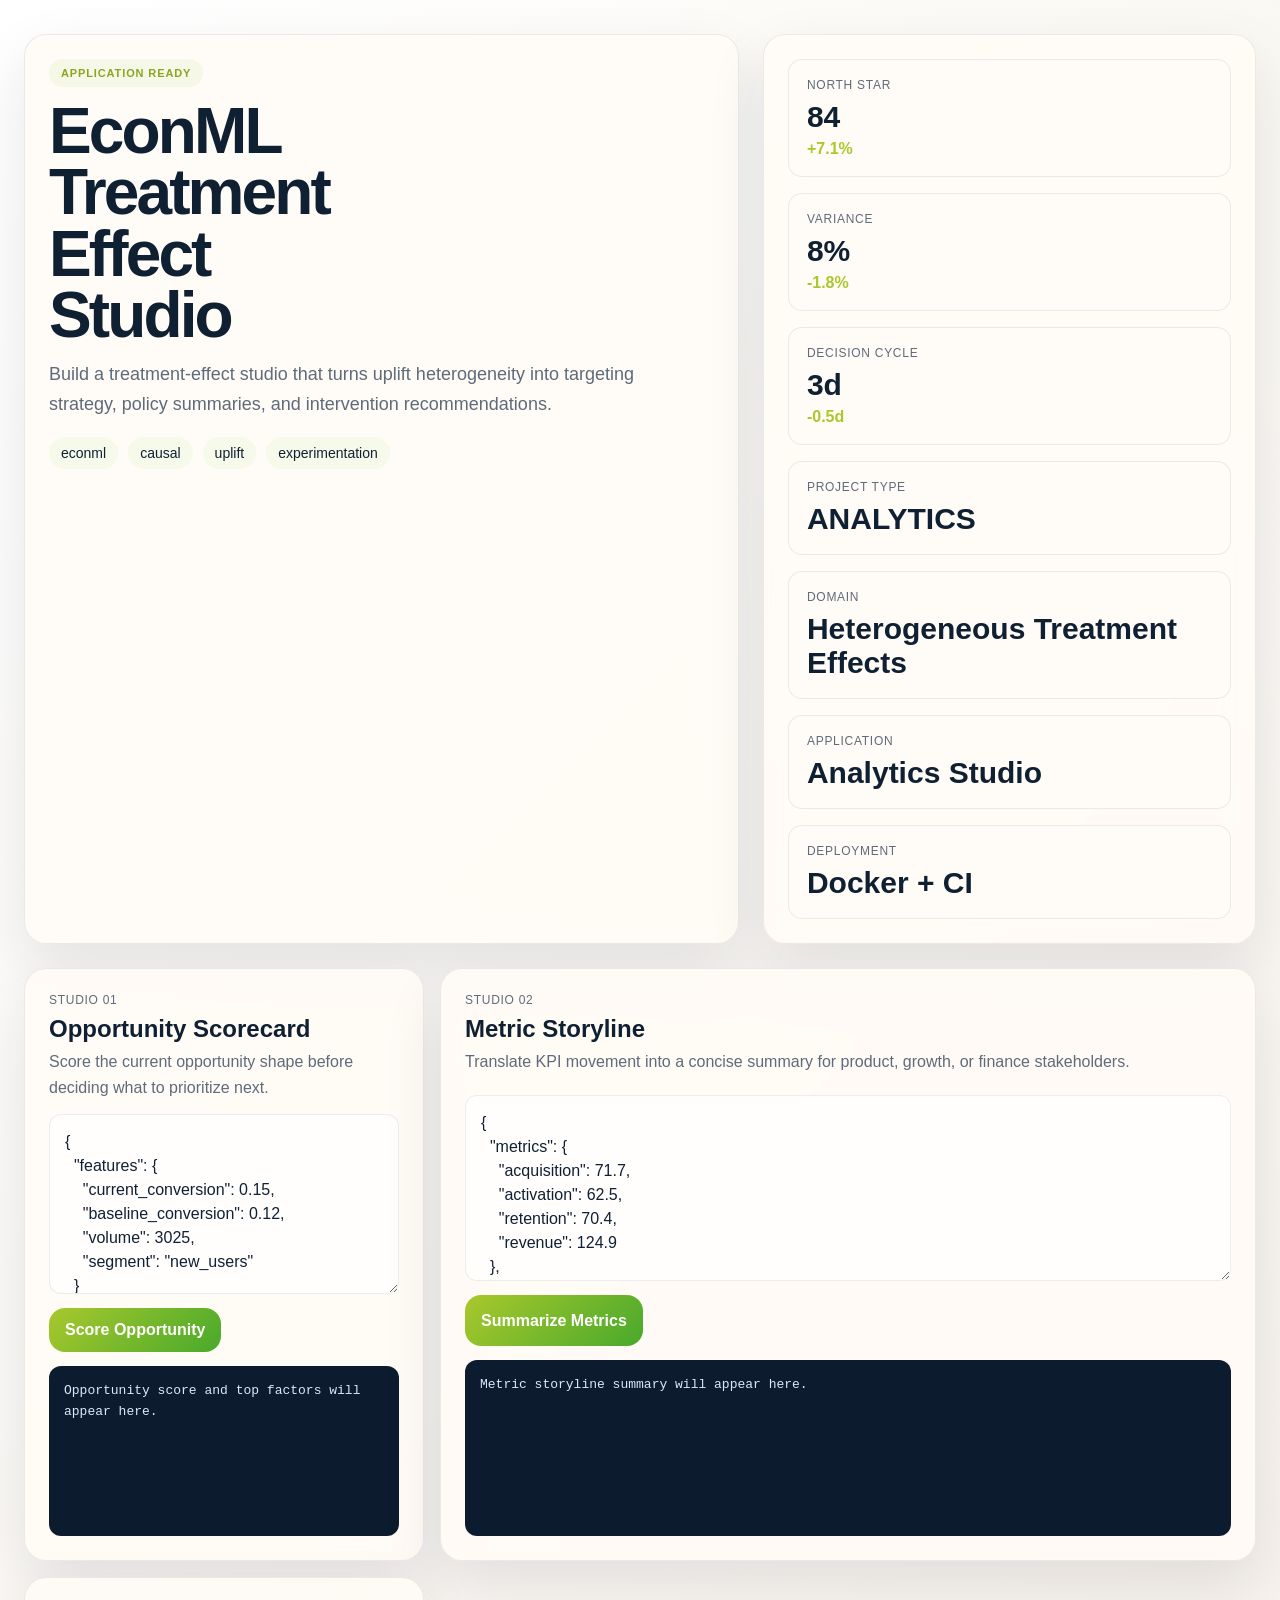
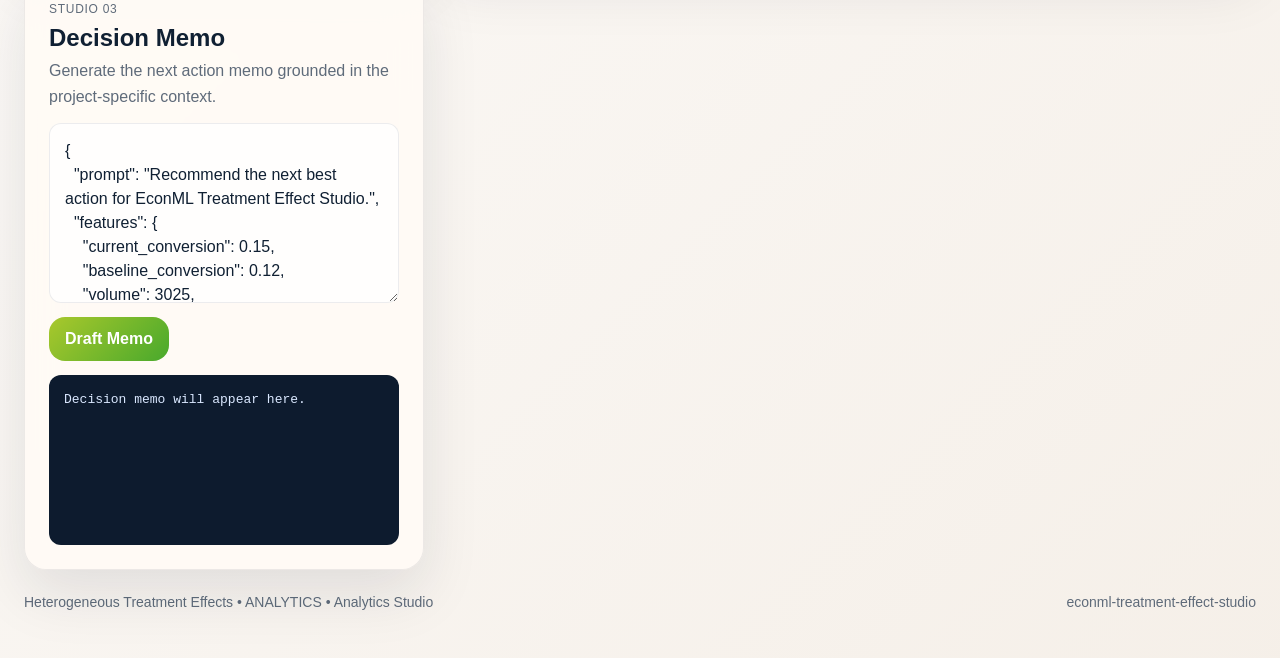
==== src/app/web/index.html @ 0627f4d2 "Publish production-ready portfolio project" ====
<!doctype html>
        <html lang="en">
        <head>
          <meta charset="utf-8">
          <meta name="viewport" content="width=device-width, initial-scale=1">
          <title>EconML Treatment Effect Studio</title>
          <link rel="stylesheet" href="./styles.css">
        </head>
        <body class="surface-sand">
          <div class="page layout-horizon eyebrow-soft headline-compact modules-2 hero-align-left">
            <section class="hero">
              <div class="panel hero-copy">
                <span class="eyebrow" data-health>Analytics Studio</span>
                <h1 id="project-title">EconML Treatment Effect Studio</h1>
                <p id="project-summary" class="lead">Build a treatment-effect studio that turns uplift heterogeneity into targeting strategy, policy summaries, and intervention recommendations.</p>
                <ul id="project-tags" class="tag-list">
                  <li>econml</li><li>causal</li><li>uplift</li><li>experimentation</li>
                </ul>
              </div>
              <div class="panel hero-side">
                <div class="metric-grid">
                  <article class='card'><span>North Star</span><strong>84</strong><em>+7.1%</em></article>
<article class='card'><span>Variance</span><strong>8%</strong><em>-1.8%</em></article>
<article class='card'><span>Decision Cycle</span><strong>3d</strong><em>-0.5d</em></article>
                </div>
                <div class="mini-grid">
                  <article class='mini-card'><span>Project Type</span><strong>ANALYTICS</strong></article><article class='mini-card'><span>Domain</span><strong>Heterogeneous Treatment Effects</strong></article><article class='mini-card'><span>Application</span><strong>Analytics Studio</strong></article><article class='mini-card'><span>Deployment</span><strong>Docker + CI</strong></article>
                </div>
              </div>
            </section>
            <section class="app-grid">
              <article class="panel module js-module span-normal">
          <div class="module-header">
            <span>Studio 01</span>
            <h2>Opportunity Scorecard</h2>
            <p>Score the current opportunity shape before deciding what to prioritize next.</p>
          </div>
          <textarea class="js-input">{
  &quot;features&quot;: {
    &quot;current_conversion&quot;: 0.15,
    &quot;baseline_conversion&quot;: 0.12,
    &quot;volume&quot;: 3025,
    &quot;segment&quot;: &quot;new_users&quot;
  }
}</textarea>
          <div class="button-row">
            <button class="js-run" data-endpoint="/score" data-input-mode="json">Score Opportunity</button>
          </div>
          <pre class="js-output">Opportunity score and top factors will appear here.</pre>
        </article>
<article class="panel module js-module span-wide">
          <div class="module-header">
            <span>Studio 02</span>
            <h2>Metric Storyline</h2>
            <p>Translate KPI movement into a concise summary for product, growth, or finance stakeholders.</p>
          </div>
          <textarea class="js-input">{
  &quot;metrics&quot;: {
    &quot;acquisition&quot;: 71.7,
    &quot;activation&quot;: 62.5,
    &quot;retention&quot;: 70.4,
    &quot;revenue&quot;: 124.9
  },
  &quot;baseline&quot;: {
    &quot;acquisition&quot;: 65.96,
    &quot;activation&quot;: 57.5,
    &quot;retention&quot;: 64.77,
    &quot;revenue&quot;: 114.91
  }
}</textarea>
          <div class="button-row">
            <button class="js-run" data-endpoint="/analyze" data-input-mode="json">Summarize Metrics</button>
          </div>
          <pre class="js-output">Metric storyline summary will appear here.</pre>
        </article>
<article class="panel module js-module span-normal">
          <div class="module-header">
            <span>Studio 03</span>
            <h2>Decision Memo</h2>
            <p>Generate the next action memo grounded in the project-specific context.</p>
          </div>
          <textarea class="js-input">{
  &quot;prompt&quot;: &quot;Recommend the next best action for EconML Treatment Effect Studio.&quot;,
  &quot;features&quot;: {
    &quot;current_conversion&quot;: 0.15,
    &quot;baseline_conversion&quot;: 0.12,
    &quot;volume&quot;: 3025,
    &quot;segment&quot;: &quot;new_users&quot;
  },
  &quot;metrics&quot;: {
    &quot;acquisition&quot;: 71.7,
    &quot;activation&quot;: 62.5,
    &quot;retention&quot;: 70.4,
    &quot;revenue&quot;: 124.9
  }
}</textarea>
          <div class="button-row">
            <button class="js-run" data-endpoint="/recommend" data-input-mode="json">Draft Memo</button>
          </div>
          <pre class="js-output">Decision memo will appear here.</pre>
        </article>
            </section>
            <footer class="footer">
              <span>Heterogeneous Treatment Effects • ANALYTICS • Analytics Studio</span>
              <span>econml-treatment-effect-studio</span>
            </footer>
          </div>
          <script id="bootstrap-data" type="application/json">{"project": {"slug": "econml-treatment-effect-studio", "title": "EconML Treatment Effect Studio", "project_type": "analytics", "domain": "Heterogeneous Treatment Effects", "summary": "Build a treatment-effect studio that turns uplift heterogeneity into targeting strategy, policy summaries, and intervention recommendations.", "tags": ["econml", "causal", "uplift", "experimentation"]}, "app_archetype": "studio", "ui_profile": {"layout": "horizon", "surface": "sand", "font_stack": "\"Avenir Next\", \"Segoe UI\", sans-serif", "radius": 22, "shadow": 58, "eyebrow_style": "soft", "module_columns": 2, "hero_align": "left", "headline_mode": "compact"}, "app_modules": [{"label": "Studio 01", "title": "Opportunity Scorecard", "description": "Score the current opportunity shape before deciding what to prioritize next.", "endpoint": "/score", "input_mode": "json", "cta": "Score Opportunity", "prefill": "{\n  \"features\": {\n    \"current_conversion\": 0.15,\n    \"baseline_conversion\": 0.12,\n    \"volume\": 3025,\n    \"segment\": \"new_users\"\n  }\n}", "hint": "Opportunity score and top factors will appear here.", "span": "normal"}, {"label": "Studio 02", "title": "Metric Storyline", "description": "Translate KPI movement into a concise summary for product, growth, or finance stakeholders.", "endpoint": "/analyze", "input_mode": "json", "cta": "Summarize Metrics", "prefill": "{\n  \"metrics\": {\n    \"acquisition\": 71.7,\n    \"activation\": 62.5,\n    \"retention\": 70.4,\n    \"revenue\": 124.9\n  },\n  \"baseline\": {\n    \"acquisition\": 65.96,\n    \"activation\": 57.5,\n    \"retention\": 64.77,\n    \"revenue\": 114.91\n  }\n}", "hint": "Metric storyline summary will appear here.", "span": "wide"}, {"label": "Studio 03", "title": "Decision Memo", "description": "Generate the next action memo grounded in the project-specific context.", "endpoint": "/recommend", "input_mode": "json", "cta": "Draft Memo", "prefill": "{\n  \"prompt\": \"Recommend the next best action for EconML Treatment Effect Studio.\",\n  \"features\": {\n    \"current_conversion\": 0.15,\n    \"baseline_conversion\": 0.12,\n    \"volume\": 3025,\n    \"segment\": \"new_users\"\n  },\n  \"metrics\": {\n    \"acquisition\": 71.7,\n    \"activation\": 62.5,\n    \"retention\": 70.4,\n    \"revenue\": 124.9\n  }\n}", "hint": "Decision memo will appear here.", "span": "normal"}], "sample_features": {"current_conversion": 0.15, "baseline_conversion": 0.12, "volume": 3025, "segment": "new_users"}, "sample_metrics": {"acquisition": 71.7, "activation": 62.5, "retention": 70.4, "revenue": 124.9}, "knowledge_base": ["EconML Treatment Effect Studio is positioned as a Heterogeneous Treatment Effects starter that emphasizes fast iteration, clear documentation, and production-friendly interfaces.", "The primary value proposition is: Build a treatment-effect studio that turns uplift heterogeneity into targeting strategy, policy summaries, and intervention recommendations.", "Recommended operating model: ship a small API, add observability, validate outputs with stakeholder review, and monitor the top business KPI every week.", "Typical stakeholders include analytics, operations, product, and leadership teams working on econml, causal, uplift, experimentation.", "Source paper: EconML", "Official repo: https://github.com/py-why/EconML", "Production differentiation focus: Translate upstream heterogeneous treatment effects logic into stakeholder-ready dashboards, memos, and scenario controls.; Add reproducible docs, deployment-ready structure, and polished collateral for GitHub and LinkedIn.; Make the core decisions easier to interpret for product, finance, and operations partners."], "dashboard_metrics": [{"label": "North Star", "value": "84", "delta": "+7.1%"}, {"label": "Variance", "value": "8%", "delta": "-1.8%"}, {"label": "Decision Cycle", "value": "3d", "delta": "-0.5d"}]}</script>
          <script src="./app.js"></script>
        </body>
        </html>
---- src/app/web/styles.css ----
:root {
  --accent: #a9c82c;
  --accent-2: #49a92c;
  --accent-soft: color-mix(in srgb, var(--accent) 18%, white);
  --radius: 22px;
  --shadow-size: 58px;
  --font-stack: "Avenir Next", "Segoe UI", sans-serif;
  --bg: #f4f7fb;
  --card: rgba(255, 255, 255, 0.86);
  --line: rgba(16, 32, 51, 0.08);
  --ink: #102033;
  --muted: #5f6b7a;
  --output-bg: #0d1b2e;
  --output-ink: #dae8ff;
}
* { box-sizing: border-box; }
html, body { margin: 0; min-height: 100%; }
body {
  font-family: var(--font-stack);
  color: var(--ink);
  background: linear-gradient(145deg, #f8fbff, var(--bg));
}
body.surface-mist {
  --bg: #eef4fb;
  background:
    radial-gradient(circle at top left, color-mix(in srgb, var(--accent) 18%, white), transparent 34%),
    linear-gradient(145deg, #fbfdff, var(--bg));
}
body.surface-aurora {
  --bg: #edf1ff;
  background:
    radial-gradient(circle at 0% 0%, color-mix(in srgb, var(--accent) 22%, white), transparent 38%),
    radial-gradient(circle at 100% 100%, color-mix(in srgb, var(--accent-2) 20%, white), transparent 28%),
    linear-gradient(135deg, #f7f8ff, var(--bg));
}
body.surface-sand {
  --bg: #f5efe8;
  --card: rgba(255, 251, 246, 0.9);
  background:
    linear-gradient(135deg, rgba(255,255,255,0.82), rgba(245, 239, 232, 0.98)),
    radial-gradient(circle at top right, color-mix(in srgb, var(--accent) 16%, white), transparent 32%);
}
body.surface-slate {
  --bg: #ecf0f7;
  --card: rgba(248, 250, 255, 0.88);
  background:
    linear-gradient(160deg, #f7f9fc, var(--bg)),
    radial-gradient(circle at bottom left, color-mix(in srgb, var(--accent-2) 16%, white), transparent 34%);
}
body.surface-paper {
  --bg: #f8f8f4;
  --card: rgba(255,255,255,0.93);
  background:
    linear-gradient(180deg, #fffefb, var(--bg));
}
body.surface-ink {
  --bg: #0f1726;
  --card: rgba(15, 23, 38, 0.88);
  --line: rgba(226, 238, 255, 0.1);
  --ink: #f5f8ff;
  --muted: #b4c0cf;
  --output-bg: rgba(255,255,255,0.06);
  --output-ink: #f5f8ff;
  background:
    radial-gradient(circle at top left, color-mix(in srgb, var(--accent) 28%, transparent), transparent 42%),
    linear-gradient(145deg, #09111d, var(--bg));
}
.page {
  max-width: 1360px;
  margin: 0 auto;
  padding: 34px 24px 48px;
  display: grid;
  gap: 24px;
}
.panel {
  background: var(--card);
  border: 1px solid var(--line);
  border-radius: var(--radius);
  box-shadow: 0 24px var(--shadow-size) rgba(16, 32, 51, 0.1);
  backdrop-filter: blur(18px);
}
.hero {
  display: grid;
  gap: 24px;
}
.hero-copy,
.hero-side,
.module {
  padding: 24px;
}
.eyebrow {
  display: inline-flex;
  align-items: center;
  gap: 8px;
  padding: 8px 12px;
  border-radius: 999px;
  background: var(--accent-soft);
  color: var(--accent);
  text-transform: uppercase;
  letter-spacing: 0.08em;
  font-size: 11px;
  font-weight: 800;
}
.page.eyebrow-outline .eyebrow {
  background: transparent;
  border: 1px solid color-mix(in srgb, var(--accent) 40%, white);
}
.page.eyebrow-soft .eyebrow {
  background: color-mix(in srgb, var(--accent) 12%, white);
  color: color-mix(in srgb, var(--accent) 82%, black);
}
h1 {
  margin: 14px 0 12px;
  font-size: clamp(2.2rem, 5vw, 4.4rem);
  line-height: 0.96;
  letter-spacing: -0.045em;
}
.page.headline-compact h1 { max-width: 10ch; }
.page.headline-tall h1 { line-height: 1.03; font-size: clamp(2.4rem, 5vw, 4.8rem); }
.lead {
  margin: 0;
  font-size: 18px;
  line-height: 1.68;
  color: var(--muted);
  max-width: 62ch;
}
.tag-list {
  list-style: none;
  display: flex;
  flex-wrap: wrap;
  gap: 10px;
  margin: 18px 0 0;
  padding: 0;
}
.tag-list li {
  padding: 8px 12px;
  border-radius: 999px;
  background: color-mix(in srgb, var(--accent) 10%, white);
  color: var(--ink);
  font-size: 14px;
}
.hero-side {
  display: grid;
  gap: 16px;
}
.metric-grid,
.mini-grid,
.app-grid {
  display: grid;
  gap: 16px;
}
.card,
.mini-card {
  background: color-mix(in srgb, var(--card) 92%, white);
  border: 1px solid var(--line);
  border-radius: calc(var(--radius) - 8px);
  padding: 18px;
}
.card span,
.mini-card span,
.module-header span {
  display: block;
  color: var(--muted);
  text-transform: uppercase;
  letter-spacing: 0.06em;
  font-size: 12px;
}
.card strong,
.mini-card strong {
  display: block;
  margin-top: 8px;
  font-size: 30px;
}
.card em {
  display: inline-block;
  margin-top: 6px;
  font-style: normal;
  color: var(--accent);
  font-weight: 700;
}
.module {
  display: grid;
  gap: 14px;
}
.module-header h2 {
  margin: 8px 0 6px;
  font-size: 24px;
}
.module-header p {
  margin: 0;
  color: var(--muted);
  line-height: 1.6;
}
textarea,
button {
  font: inherit;
}
textarea {
  width: 100%;
  min-height: 180px;
  resize: vertical;
  border: 1px solid var(--line);
  border-radius: calc(var(--radius) - 10px);
  padding: 15px;
  background: rgba(255,255,255,0.82);
  color: var(--ink);
  line-height: 1.5;
}
body.surface-ink textarea {
  background: rgba(255,255,255,0.05);
}
.module-input-text {
  min-height: 110px;
}
.button-row {
  display: flex;
  flex-wrap: wrap;
  gap: 10px;
}
button {
  border: 0;
  border-radius: 16px;
  background: linear-gradient(135deg, var(--accent), var(--accent-2));
  color: white;
  padding: 13px 16px;
  font-weight: 700;
  cursor: pointer;
}
pre {
  margin: 0;
  white-space: pre-wrap;
  word-break: break-word;
  background: var(--output-bg);
  color: var(--output-ink);
  border-radius: calc(var(--radius) - 10px);
  padding: 15px;
  min-height: 170px;
  line-height: 1.58;
  font-size: 13px;
  overflow: auto;
}
.footer {
  display: flex;
  justify-content: space-between;
  color: var(--muted);
  font-size: 14px;
}
.page.layout-horizon .hero {
  grid-template-columns: 1.45fr 1fr;
  align-items: stretch;
}
.page.layout-horizon.modules-2 .app-grid,
.page.layout-horizon.modules-3 .app-grid {
  grid-template-columns: repeat(3, minmax(0, 1fr));
}
.page.layout-rail .hero {
  grid-template-columns: 0.92fr 1.08fr;
}
.page.layout-rail .hero-copy {
  padding-top: 34px;
}
.page.layout-rail .app-grid {
  grid-template-columns: repeat(2, minmax(0, 1fr));
}
.page.layout-folio .hero {
  grid-template-columns: 1fr;
}
.page.layout-folio .hero-copy {
  text-align: center;
}
.page.layout-folio .lead {
  margin-inline: auto;
}
.page.layout-folio .tag-list {
  justify-content: center;
}
.page.layout-folio .metric-grid {
  grid-template-columns: repeat(3, minmax(0, 1fr));
}
.page.layout-folio .mini-grid {
  grid-template-columns: repeat(4, minmax(0, 1fr));
}
.page.layout-folio .app-grid {
  grid-template-columns: repeat(2, minmax(0, 1fr));
}
.page.layout-board .hero {
  grid-template-columns: 1fr;
}
.page.layout-board .hero-side {
  grid-template-columns: 1.2fr 0.8fr;
  align-items: start;
}
.page.layout-board .metric-grid {
  grid-template-columns: repeat(3, minmax(0, 1fr));
}
.page.layout-board .app-grid {
  grid-template-columns: repeat(4, minmax(0, 1fr));
}
.page.layout-stack .hero {
  grid-template-columns: 1fr;
}
.page.layout-stack .hero-side {
  grid-template-columns: repeat(2, minmax(0, 1fr));
}
.page.layout-stack .app-grid {
  grid-template-columns: repeat(3, minmax(0, 1fr));
}
.page.layout-console .hero {
  grid-template-columns: 1.1fr 0.9fr;
}
.page.layout-console .panel,
.page.layout-console .card,
.page.layout-console .mini-card {
  border-radius: 18px;
}
.page.modules-2 .app-grid {
  grid-template-columns: repeat(2, minmax(0, 1fr));
}
.module.span-wide {
  grid-column: span 2;
}
.hero-align-center .hero-copy {
  text-align: center;
}
.hero-align-center .lead,
.hero-align-center .tag-list {
  margin-inline: auto;
  justify-content: center;
}
@media (max-width: 1120px) {
  .page.layout-horizon .hero,
  .page.layout-rail .hero,
  .page.layout-console .hero,
  .page.layout-board .hero-side,
  .page.layout-folio .mini-grid,
  .page.layout-stack .hero-side,
  .page.modules-2 .app-grid,
  .page.layout-board .app-grid,
  .page.layout-stack .app-grid,
  .page.layout-horizon.modules-3 .app-grid,
  .page.layout-folio .app-grid {
    grid-template-columns: 1fr;
  }
  .module.span-wide {
    grid-column: auto;
  }
}
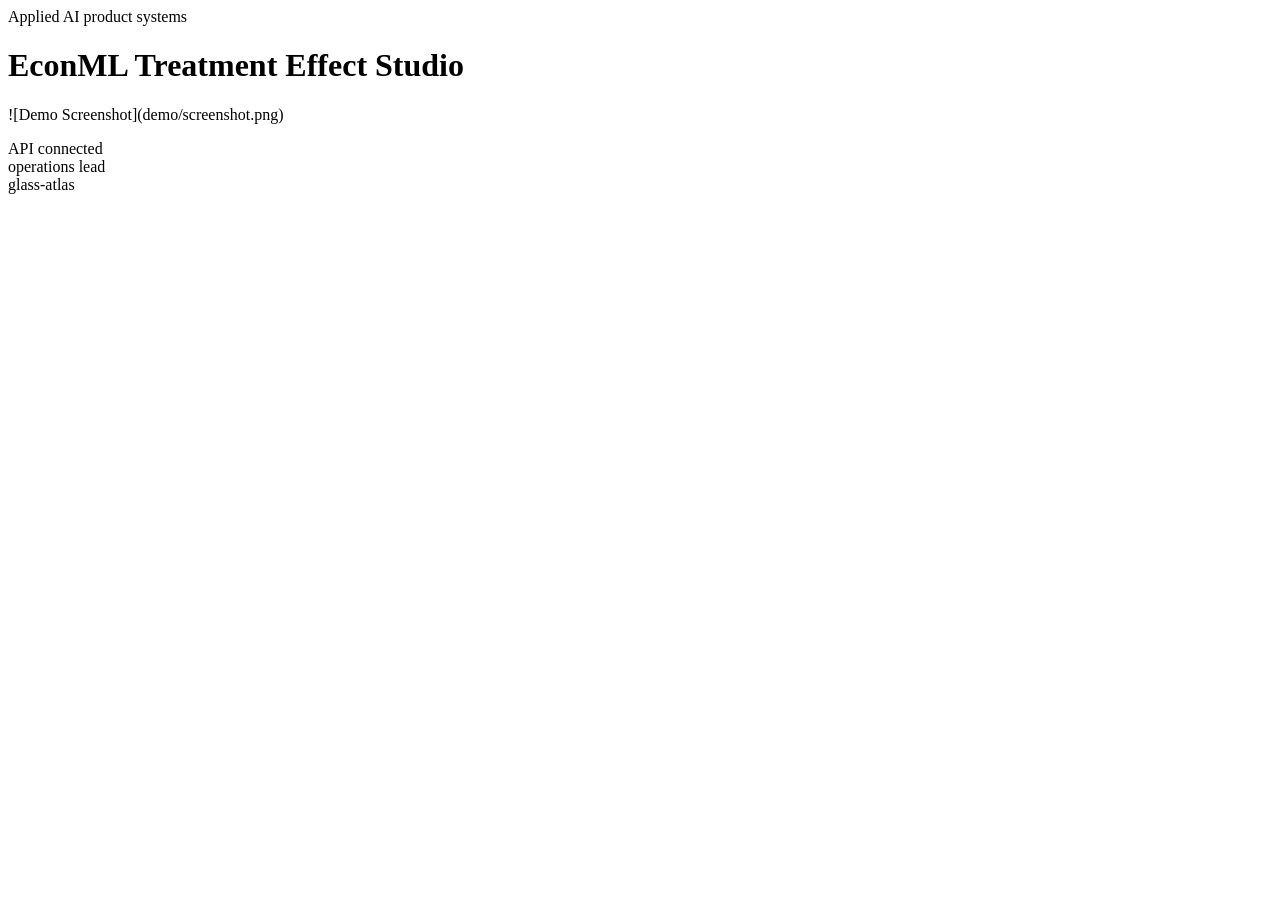
==== commit 3012bf03: "Upgrade to production-grade app scaffold and 3D landing page" ====
--- a/src/app/web/index.html
+++ b/src/app/web/index.html
@@ -1,112 +1,29 @@
-
-        <!doctype html>
-        <html lang="en">
-        <head>
-          <meta charset="utf-8">
-          <meta name="viewport" content="width=device-width, initial-scale=1">
-          <title>EconML Treatment Effect Studio</title>
-          <link rel="stylesheet" href="./styles.css">
-        </head>
-        <body class="surface-sand">
-          <div class="page layout-horizon eyebrow-soft headline-compact modules-2 hero-align-left">
-            <section class="hero">
-              <div class="panel hero-copy">
-                <span class="eyebrow" data-health>Analytics Studio</span>
-                <h1 id="project-title">EconML Treatment Effect Studio</h1>
-                <p id="project-summary" class="lead">Build a treatment-effect studio that turns uplift heterogeneity into targeting strategy, policy summaries, and intervention recommendations.</p>
-                <ul id="project-tags" class="tag-list">
-                  <li>econml</li><li>causal</li><li>uplift</li><li>experimentation</li>
-                </ul>
-              </div>
-              <div class="panel hero-side">
-                <div class="metric-grid">
-                  <article class='card'><span>North Star</span><strong>84</strong><em>+7.1%</em></article>
-<article class='card'><span>Variance</span><strong>8%</strong><em>-1.8%</em></article>
-<article class='card'><span>Decision Cycle</span><strong>3d</strong><em>-0.5d</em></article>
-                </div>
-                <div class="mini-grid">
-                  <article class='mini-card'><span>Project Type</span><strong>ANALYTICS</strong></article><article class='mini-card'><span>Domain</span><strong>Heterogeneous Treatment Effects</strong></article><article class='mini-card'><span>Application</span><strong>Analytics Studio</strong></article><article class='mini-card'><span>Deployment</span><strong>Docker + CI</strong></article>
-                </div>
-              </div>
-            </section>
-            <section class="app-grid">
-              <article class="panel module js-module span-normal">
-          <div class="module-header">
-            <span>Studio 01</span>
-            <h2>Opportunity Scorecard</h2>
-            <p>Score the current opportunity shape before deciding what to prioritize next.</p>
-          </div>
-          <textarea class="js-input">{
-  &quot;features&quot;: {
-    &quot;current_conversion&quot;: 0.15,
-    &quot;baseline_conversion&quot;: 0.12,
-    &quot;volume&quot;: 3025,
-    &quot;segment&quot;: &quot;new_users&quot;
-  }
-}</textarea>
-          <div class="button-row">
-            <button class="js-run" data-endpoint="/score" data-input-mode="json">Score Opportunity</button>
-          </div>
-          <pre class="js-output">Opportunity score and top factors will appear here.</pre>
-        </article>
-<article class="panel module js-module span-wide">
-          <div class="module-header">
-            <span>Studio 02</span>
-            <h2>Metric Storyline</h2>
-            <p>Translate KPI movement into a concise summary for product, growth, or finance stakeholders.</p>
-          </div>
-          <textarea class="js-input">{
-  &quot;metrics&quot;: {
-    &quot;acquisition&quot;: 71.7,
-    &quot;activation&quot;: 62.5,
-    &quot;retention&quot;: 70.4,
-    &quot;revenue&quot;: 124.9
-  },
-  &quot;baseline&quot;: {
-    &quot;acquisition&quot;: 65.96,
-    &quot;activation&quot;: 57.5,
-    &quot;retention&quot;: 64.77,
-    &quot;revenue&quot;: 114.91
-  }
-}</textarea>
-          <div class="button-row">
-            <button class="js-run" data-endpoint="/analyze" data-input-mode="json">Summarize Metrics</button>
-          </div>
-          <pre class="js-output">Metric storyline summary will appear here.</pre>
-        </article>
-<article class="panel module js-module span-normal">
-          <div class="module-header">
-            <span>Studio 03</span>
-            <h2>Decision Memo</h2>
-            <p>Generate the next action memo grounded in the project-specific context.</p>
-          </div>
-          <textarea class="js-input">{
-  &quot;prompt&quot;: &quot;Recommend the next best action for EconML Treatment Effect Studio.&quot;,
-  &quot;features&quot;: {
-    &quot;current_conversion&quot;: 0.15,
-    &quot;baseline_conversion&quot;: 0.12,
-    &quot;volume&quot;: 3025,
-    &quot;segment&quot;: &quot;new_users&quot;
-  },
-  &quot;metrics&quot;: {
-    &quot;acquisition&quot;: 71.7,
-    &quot;activation&quot;: 62.5,
-    &quot;retention&quot;: 70.4,
-    &quot;revenue&quot;: 124.9
-  }
-}</textarea>
-          <div class="button-row">
-            <button class="js-run" data-endpoint="/recommend" data-input-mode="json">Draft Memo</button>
-          </div>
-          <pre class="js-output">Decision memo will appear here.</pre>
-        </article>
-            </section>
-            <footer class="footer">
-              <span>Heterogeneous Treatment Effects • ANALYTICS • Analytics Studio</span>
-              <span>econml-treatment-effect-studio</span>
-            </footer>
-          </div>
-          <script id="bootstrap-data" type="application/json">{"project": {"slug": "econml-treatment-effect-studio", "title": "EconML Treatment Effect Studio", "project_type": "analytics", "domain": "Heterogeneous Treatment Effects", "summary": "Build a treatment-effect studio that turns uplift heterogeneity into targeting strategy, policy summaries, and intervention recommendations.", "tags": ["econml", "causal", "uplift", "experimentation"]}, "app_archetype": "studio", "ui_profile": {"layout": "horizon", "surface": "sand", "font_stack": "\"Avenir Next\", \"Segoe UI\", sans-serif", "radius": 22, "shadow": 58, "eyebrow_style": "soft", "module_columns": 2, "hero_align": "left", "headline_mode": "compact"}, "app_modules": [{"label": "Studio 01", "title": "Opportunity Scorecard", "description": "Score the current opportunity shape before deciding what to prioritize next.", "endpoint": "/score", "input_mode": "json", "cta": "Score Opportunity", "prefill": "{\n  \"features\": {\n    \"current_conversion\": 0.15,\n    \"baseline_conversion\": 0.12,\n    \"volume\": 3025,\n    \"segment\": \"new_users\"\n  }\n}", "hint": "Opportunity score and top factors will appear here.", "span": "normal"}, {"label": "Studio 02", "title": "Metric Storyline", "description": "Translate KPI movement into a concise summary for product, growth, or finance stakeholders.", "endpoint": "/analyze", "input_mode": "json", "cta": "Summarize Metrics", "prefill": "{\n  \"metrics\": {\n    \"acquisition\": 71.7,\n    \"activation\": 62.5,\n    \"retention\": 70.4,\n    \"revenue\": 124.9\n  },\n  \"baseline\": {\n    \"acquisition\": 65.96,\n    \"activation\": 57.5,\n    \"retention\": 64.77,\n    \"revenue\": 114.91\n  }\n}", "hint": "Metric storyline summary will appear here.", "span": "wide"}, {"label": "Studio 03", "title": "Decision Memo", "description": "Generate the next action memo grounded in the project-specific context.", "endpoint": "/recommend", "input_mode": "json", "cta": "Draft Memo", "prefill": "{\n  \"prompt\": \"Recommend the next best action for EconML Treatment Effect Studio.\",\n  \"features\": {\n    \"current_conversion\": 0.15,\n    \"baseline_conversion\": 0.12,\n    \"volume\": 3025,\n    \"segment\": \"new_users\"\n  },\n  \"metrics\": {\n    \"acquisition\": 71.7,\n    \"activation\": 62.5,\n    \"retention\": 70.4,\n    \"revenue\": 124.9\n  }\n}", "hint": "Decision memo will appear here.", "span": "normal"}], "sample_features": {"current_conversion": 0.15, "baseline_conversion": 0.12, "volume": 3025, "segment": "new_users"}, "sample_metrics": {"acquisition": 71.7, "activation": 62.5, "retention": 70.4, "revenue": 124.9}, "knowledge_base": ["EconML Treatment Effect Studio is positioned as a Heterogeneous Treatment Effects starter that emphasizes fast iteration, clear documentation, and production-friendly interfaces.", "The primary value proposition is: Build a treatment-effect studio that turns uplift heterogeneity into targeting strategy, policy summaries, and intervention recommendations.", "Recommended operating model: ship a small API, add observability, validate outputs with stakeholder review, and monitor the top business KPI every week.", "Typical stakeholders include analytics, operations, product, and leadership teams working on econml, causal, uplift, experimentation.", "Source paper: EconML", "Official repo: https://github.com/py-why/EconML", "Production differentiation focus: Translate upstream heterogeneous treatment effects logic into stakeholder-ready dashboards, memos, and scenario controls.; Add reproducible docs, deployment-ready structure, and polished collateral for GitHub and LinkedIn.; Make the core decisions easier to interpret for product, finance, and operations partners."], "dashboard_metrics": [{"label": "North Star", "value": "84", "delta": "+7.1%"}, {"label": "Variance", "value": "8%", "delta": "-1.8%"}, {"label": "Decision Cycle", "value": "3d", "delta": "-0.5d"}]}</script>
-          <script src="./app.js"></script>
-        </body>
-        </html>
+<!DOCTYPE html>
+<html lang="en">
+<head>
+  <meta charset="UTF-8" />
+  <meta name="viewport" content="width=device-width, initial-scale=1.0" />
+  <title>EconML Treatment Effect Studio App</title>
+  <link rel="stylesheet" href="/assets/styles.css" />
+</head>
+<body>
+  <div id="scene" class="app-scene">
+    <header class="shell hero">
+      <div>
+        <span class="eyebrow">Applied AI product systems</span>
+        <h1>EconML Treatment Effect Studio</h1>
+        <p>![Demo Screenshot](demo/screenshot.png)</p>
+      </div>
+      <aside class="status-card">
+        <div class="pill">API connected</div>
+        <div class="pill">operations lead</div>
+        <div class="pill">glass-atlas</div>
+      </aside>
+    </header>
+    <section id="metrics" class="grid metrics"></section>
+    <section id="signals" class="grid signals"></section>
+  </div>
+  <script>window.PROJECT_MANIFEST = {"slug": "econml-treatment-effect-studio", "title": "EconML Treatment Effect Studio", "summary": "![Demo Screenshot](demo/screenshot.png)", "domain": "Applied AI product systems", "audience": "operations lead", "promise": "Turn promising technical capability into a production-shaped workflow for real teams.", "hero": ["Production-grade app scaffold with API, CI, tests, Docker, and GitHub Pages landing.", "3D landing surface designed for GitHub Pages and recruiter-friendly storytelling.", "App backend structured for local or container deployment without changing the product narrative."], "kpis": [{"label": "Workflow clarity", "value": "88%", "note": "Operator actions mapped to product stages"}, {"label": "Deployment posture", "value": "API + Docker", "note": "Local and containerized startup paths"}, {"label": "Presentation layer", "value": "3D Pages ready", "note": "Static GitHub landing page included"}], "stages": ["ingest", "validate", "analyze", "decide", "monitor"], "cards": [{"title": "Operator cockpit", "body": "One-screen surface for the operations lead to understand what matters first."}, {"title": "API contract", "body": "Structured endpoints for health, manifest, readiness, and showcase data."}, {"title": "Deployment path", "body": "Repository includes Docker, Compose, CI workflow, and a Pages-ready landing surface."}], "scene": "glass-atlas", "theme": {"bg": "#10070a", "surface": "#1b1116", "ink": "#fff2ec", "muted": "#c7a49b", "accent": "#ff8b61", "accent2": "#ffd166"}, "pages_url": "https://r-behera.github.io/econml-treatment-effect-studio/", "api_examples": {"health": {"status": "ok", "project": "econml-treatment-effect-studio"}, "readiness": {"api": "ready", "landing_page": "docs/index.html", "container": "Dockerfile present"}, "signals": [{"name": "Decision coverage", "status": "strong", "detail": "App and landing narrative aligned"}, {"name": "Operator context", "status": "strong", "detail": "Primary user anchored as operations lead"}, {"name": "Delivery path", "status": "ready", "detail": "Pages + containerized app scaffold generated"}]}};</script>
+  <script src="/assets/app.js"></script>
+</body>
+</html>
